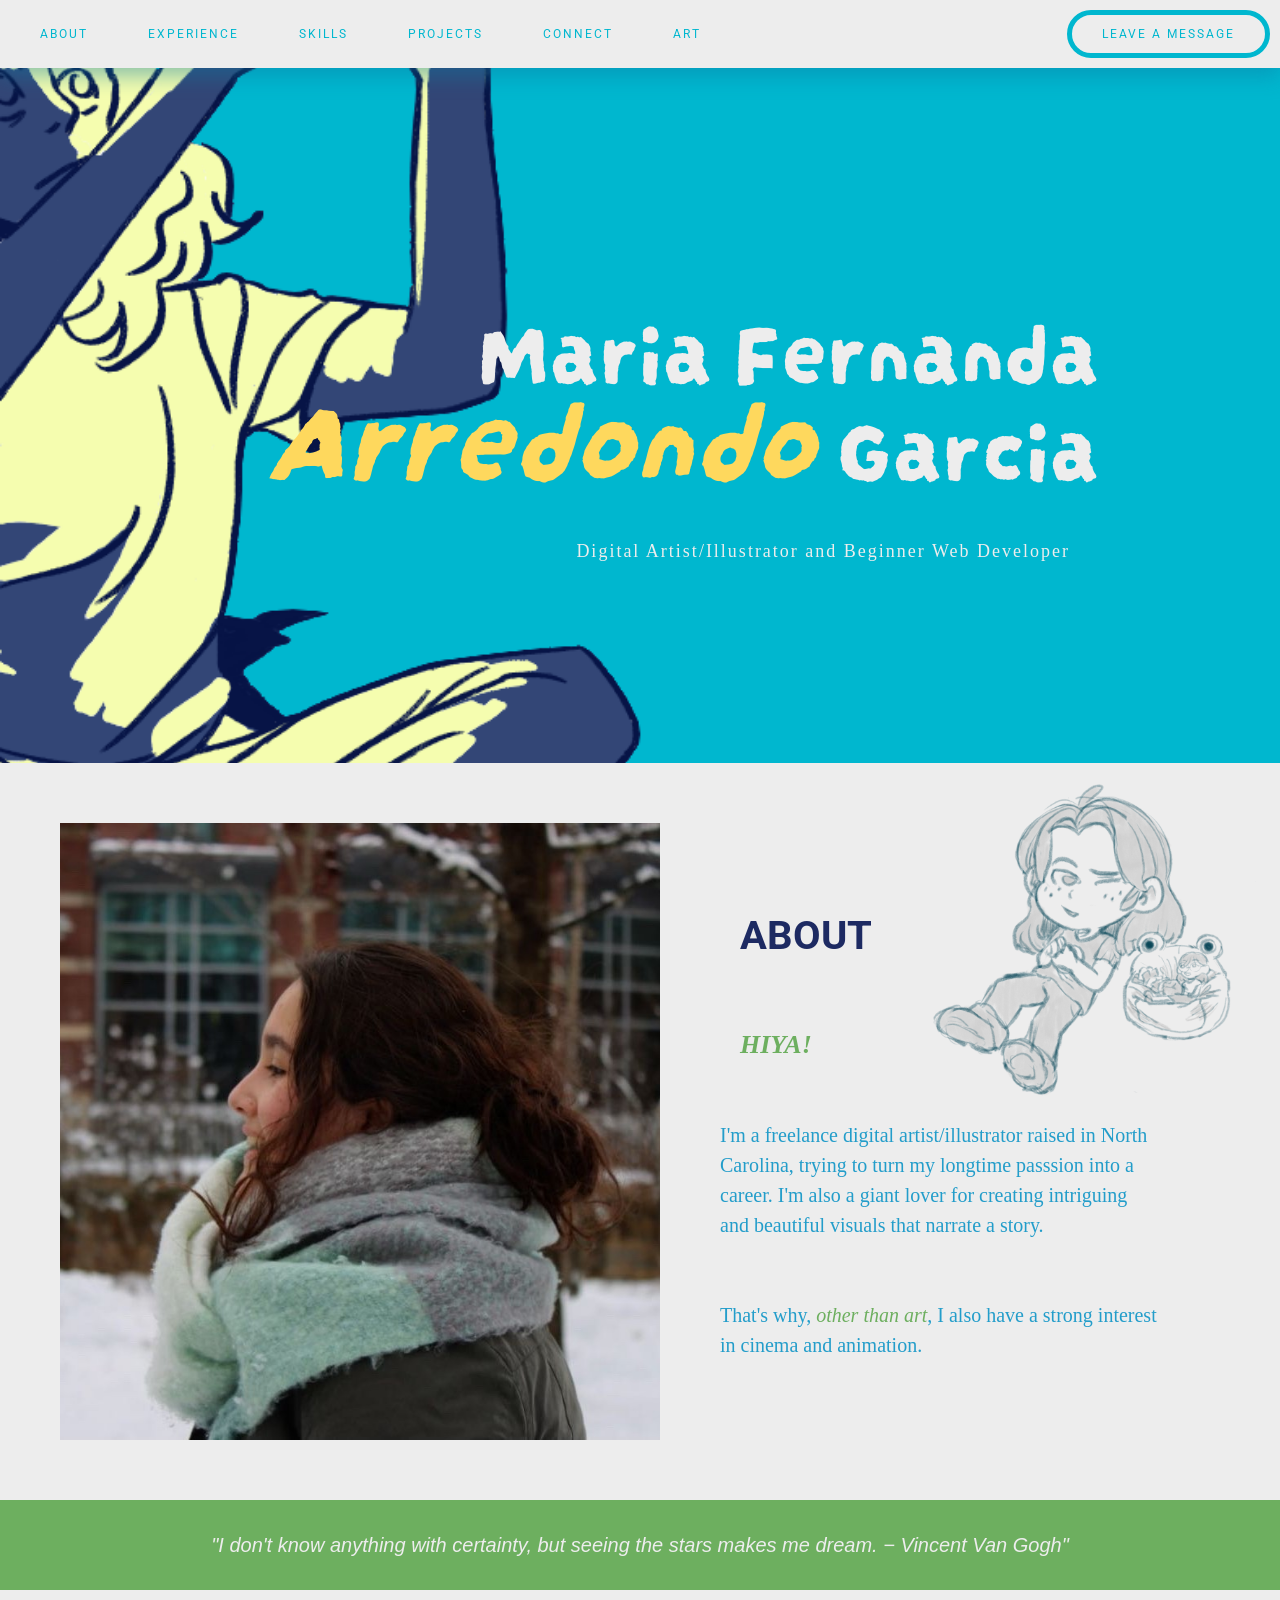
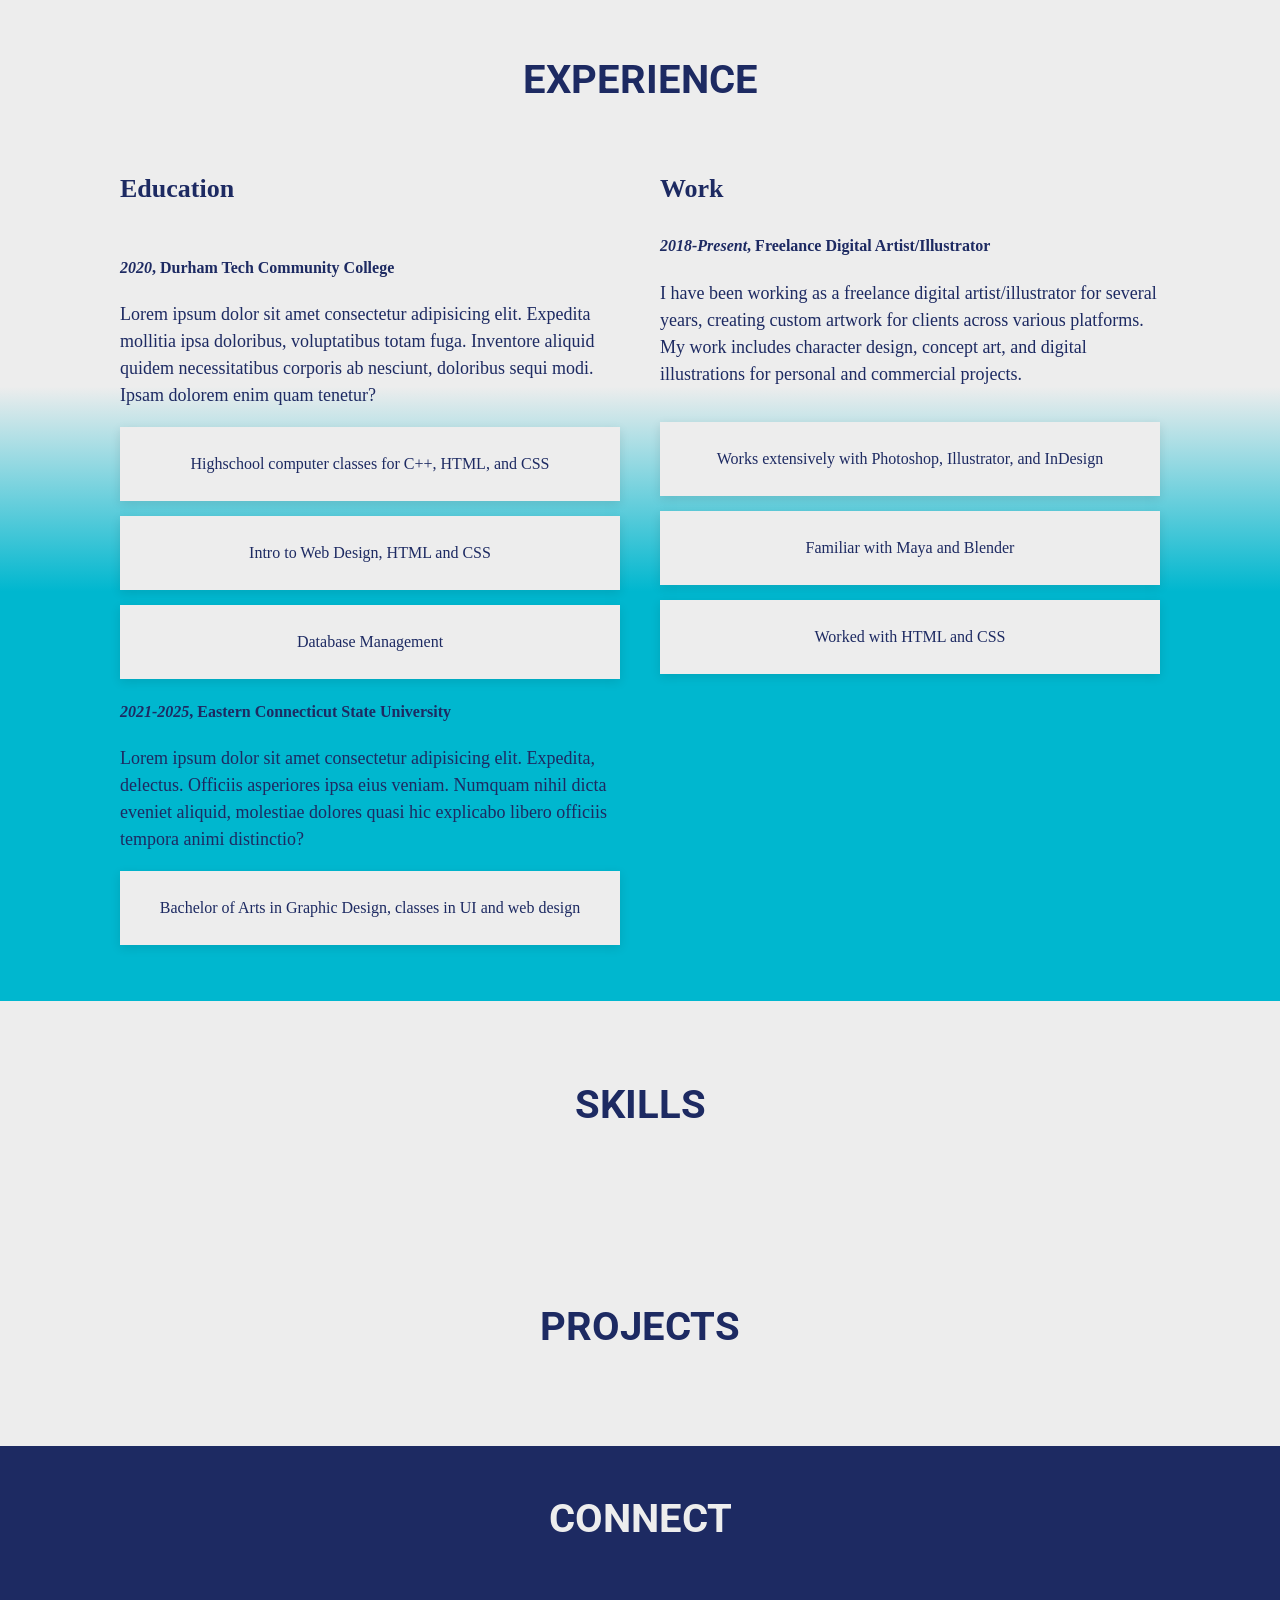
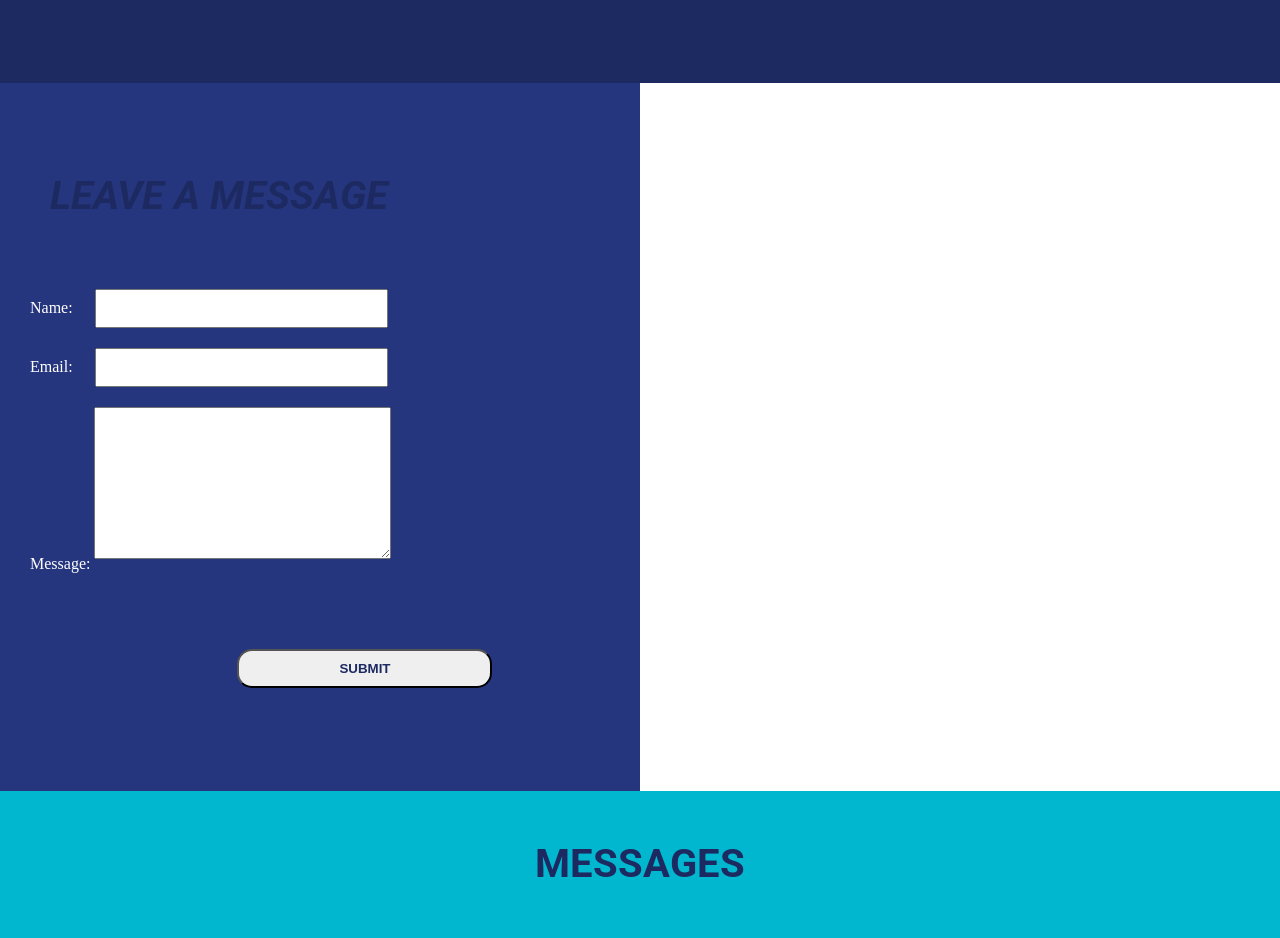
==== index.html @ 41d29d88 "Rename Index.html to index.html for GitHub Pages" ====
<!doctype html>
<html lang="en">
  <head>
    <meta charset="UTF-8" />
    <meta name="viewport" content="width=device-width, initial-scale=1.0" />
    <meta name="author" content="Maria Fernanda Arredondo Garcia" />
    <title>Maria Arredondo's Portfolio</title>

    <link rel="stylesheet" href="css/index.css" />

    <link rel="preconnect" href="https://fonts.googleapis.com" />
    <link rel="preconnect" href="https://fonts.gstatic.com" crossorigin />
    <link
      href="https://fonts.googleapis.com/css2?family=Roboto+Serif:ital,opsz,wght@0,8..144,100..900;1,8..144,100..900&family=Roboto:ital,wght@0,100..900;1,100..900&display=swap"
      rel="stylesheet"
    />

    <link rel="preconnect" href="https://fonts.googleapis.com" />
    <link rel="preconnect" href="https://fonts.gstatic.com" crossorigin />
    <link
      href="https://fonts.googleapis.com/css2?family=Darumadrop+One&display=swap"
      rel="stylesheet"
    />
  </head>

  <body>
    <nav>
      <a href="#About">About</a>
      <a href="#Experience">Experience</a>
      <a href="#Skills">Skills</a>
      <a href="#Projects">Projects</a>
      <a href="#Connect">Connect</a>
      <!-- links to Open API page -->
      <a href="artic.html">Art</a>
      <div class="nav-message">
     <a href="#Leave-a-Message">Leave a Message</a>
    </div>
     
    </nav>

    <header>
      <h1>Maria Fernanda <em>Arredondo</em> Garcia</h1>
      <p>Digital Artist/Illustrator and Beginner Web Developer</p>
    </header>

    <section id="About">
      <img
        src="images/profile-pic.jpeg"
        alt="a side profile of a woman in a scarf outside in the snow"
        class="profile-pic"
      />

      <div class="about-column">
        <h2>About</h2>
        <h3>Hiya!</h3>
        <p>
          I'm a freelance digital artist/illustrator raised in North Carolina,
          trying to turn my longtime passsion into a career. I'm also a giant
          lover for creating intriguing and beautiful visuals that narrate a
          story.
        </p>
        <p>
          That's why, <em>other than art</em>, I also have a strong interest in
          cinema and animation.
        </p>
      </div>
    </section>

    <div class="quote-container">
      <span class="quote"
        >"I don't know anything with certainty, but seeing the stars makes me
        dream. − Vincent Van Gogh"
      </span>
    </div>

    <section id="Experience">
      <h2>Experience</h2>
      <!-- row 1-->
      <div class="exp-columns">
        <div class="education">
          <div class="ed-column">
            <h3>Education</h3>
          </div>
          <div class="ed-list">
            <h4><em>2020</em>, Durham Tech Community College</h4>
            <p>
              Lorem ipsum dolor sit amet consectetur adipisicing elit. Expedita
              mollitia ipsa doloribus, voluptatibus totam fuga. Inventore
              aliquid quidem necessitatibus corporis ab nesciunt, doloribus
              sequi modi. Ipsam dolorem enim quam tenetur?
            </p>
            <ul>
              <li>Highschool computer classes for C++, HTML, and CSS</li>
              <li>Intro to Web Design, HTML and CSS</li>
              <li>Database Management</li>
            </ul>

            <h4><em>2021-2025</em>, Eastern Connecticut State University</h4>
            <p>
              Lorem ipsum dolor sit amet consectetur adipisicing elit. Expedita,
              delectus. Officiis asperiores ipsa eius veniam. Numquam nihil
              dicta eveniet aliquid, molestiae dolores quasi hic explicabo
              libero officiis tempora animi distinctio?
            </p>
            <ul>
              <li>
                Bachelor of Arts in Graphic Design, classes in UI and web design
              </li>
            </ul>
          </div>
        </div>

        <!-- row 2-->
        <div class="work">
          <div class="work-column">
            <h3>Work</h3>
            <h4><em>2018-Present</em>, Freelance Digital Artist/Illustrator</h4>
            <p>
              I have been working as a freelance digital artist/illustrator for
              several years, creating custom artwork for clients across various
              platforms. My work includes character design, concept art, and
              digital illustrations for personal and commercial projects.
            </p>
          </div>

          <div class="work-list">
            <ul>
              <li>
                Works extensively with Photoshop, Illustrator, and InDesign
              </li>
              <li>Familiar with Maya and Blender</li>
              <li>Worked with HTML and CSS</li>
            </ul>
          </div>
        </div>
      </div>
    </section>

    <section id="Skills">
      <h2>Skills</h2>
      <!-- List of skills added with DOM -->
      <ul></ul>
    </section>

    <section id="Projects">
      <h2>Projects</h2>
      <ul>
        <!-- Later GitHub Projects here -->
      </ul>
    </section>

    <section id="Connect">
      <h2>Connect</h2>
      <div class="links">
        <a href="https://github.com/mariafarr002" class="github"
          >GitHub Profile
        </a>

        <a
          href="https://www.linkedin.com/in/maria-arredondo-645a49405"
          class="linkedin"
          >LinkedIn Profile</a
        >
      </div>
    </section>

    <section id="Leave-a-Message">
      <h2>Leave a Message</h2>
      <form name="leave_message">
        <label for="usersName">Name:</label>
        <input type="text" id="usersName" name="usersName" required />
        <br />
        <label for="usersEmail">Email:</label>
        <input type="email" id="usersEmail" name="usersEmail" required />
        <br />
        <label for="usersMessage">Message:</label>
        <textarea id="usersMessage" name="usersMessage" required></textarea>
        <br />
        <button type="submit">Submit</button>
      </form>
    </section>

    <section id="messages">
      <h2>Messages</h2>
      <ul></ul>
    </section>
    
    <script src="js/index.js"></script>
  </body>
</html>
---- css/index.css ----
/* =====================
  General Styling
  ====================== */
body {
  background-color: #00b7cf;
  color: #1d2a62;
  font-family: "Roboto-Serif", serif;
  margin: 0;
  line-height: 1.5;
}

p {
  font-size: 18px;
}

section {
  padding: 10px;
}

/* =====================
  Navigation Menu
  ====================== */
nav {
  background-color: #ededed;
  font-family: "Roboto", serif;
  box-shadow: 0 8px 20px rgba(12, 123, 163, 0.459);

  font-size: 12px;
  letter-spacing: 2px;
  text-transform: uppercase;

  top: 0;
  position: sticky;
  z-index: 100;

  display: flex;
  flex-wrap: wrap;
  justify-content: flex-start;
  align-items: center;
  padding: 10px;
}

nav a {
  color: #00b7cf;
  text-decoration: none;
  margin: 0 30px;
  padding: 10px 0;
}

nav a:hover {
  color: #1d2a62;
  font-size: 11px;
}

.nav-message {
  border-radius: 50px;
  border: #00b7cf 5px solid;
  margin-left: auto;
  padding: 10px 0;
}

/* =====================
  Title/Header
  ====================== */
header {
  color: #ededed;
  text-align: right;
  padding: 180px;
  background: url("../images/art2.png") no-repeat left / cover;

  background-size: 650px;
}

header h1 {
  font-family: "Darumadrop One", sans-serif;
  font-weight: 400;
  font-style: normal;
  font-size: 90px;
  line-height: 0.8;
}

header p {
  letter-spacing: 2px;
  padding: 0 30px;
  margin-top: 0;
}

header em {
  color: #fed85d;
  font-size: 120px;
}

/* =====================
  Headings
  ====================== */
h2 {
  text-align: center;
  color: #1d2a62;
  font-size: 40px;
  font-family: "Roboto", sans-serif;
  font-weight: bold;
  text-transform: uppercase;
}

h3 {
  font-size: 26px;
}

/*  =====================
  About
  ====================== */
#About {
  background: url("../images/art1.png") no-repeat top right / cover;
  background-size: 350px;

  background-color: #ededed;
  display: flex;
  flex-wrap: wrap;
  flex-direction: row;
  justify-content: center;
  padding: 60px;
  margin-bottom: -20px;
}

#About h2 {
  color: #1d2a62;
  text-align: left;
  padding: 0 30px;
}

#About h3 {
  text-align: left;
  font-style: italic;
  text-transform: uppercase;
  color: #6daf5f;
  padding: 0 30px;
}

.profile-pic {
  object-fit: cover;
  flex: 1;
  max-width: 600px;
  display: flex;
  flex-direction: column;
}

#About p {
  font-size: 20px;
  padding: 10px;
}

#About em {
  color: #6daf5f;
}

.about-column {
  color: #239dca;

  text-align: left;
  padding: 50px;
  flex: 1;
  max-width: 500px;
  display: flex;
  flex-direction: column;
}

.quote-container {
  background-color: #6daf5f;
  margin: 20px auto;
  padding: 30px;
  position: relative;
  z-index: 99;
}

.quote {
  font-size: 20px;
  color: #ededed;
  position: relative;
  align-items: center;
  font-family: "Roboto-Serif", sans-serif;
  font-style: italic;

  display: flex;
  flex-wrap: wrap;
  justify-content: center;
}

/*  =====================
  Experience
  ====================== */
#Experience {
  margin-top: -33px;
  background: linear-gradient(#ededed 40%, #00b7cf 60%);
  padding: 40px 0;
}

#Experience ul {
  list-style: none;
  padding: 0;
}

#Experience li {
  text-align: center;
  padding: 25px;
  margin: 15px 0;
  box-shadow: 0 3px 10px rgba(0, 0, 0, 0.1);
}

.exp-columns {
  display: flex;
  flex-direction: row;
  justify-content: center;
  gap: 40px;
}

/*  =====================
  Education Rows
  ====================== */

.education {
  flex: 1;
  max-width: 500px;
  display: flex;
  flex-direction: column;
}

.ed-column {
  color: #1d2a62;
}

.ed-list li {
  background-color: #ededed;
}

/*  =====================
  Work Rows
  ====================== */
.work {
  flex: 1;
  max-width: 500px;
  display: flex;
  flex-direction: column;
}

.work-column {
  color: #1d2a62;
}

.work-list li {
  background-color: #ededed;
}

/*  =====================
  Skills
  ====================== */

#Skills {
  background-color: #ededed;
  padding: 40px;
}

#Skills ul {
  border-radius: 5px;
  display: flex;
  flex-wrap: wrap;
  flex-direction: row;
  justify-content: center;
  gap: 20px;
}

#Skills li {
  border-radius: 10px;
  background-color: #00b7cf;
  list-style: none;
  padding: 10px 20px;
}
/*  =====================
  Projects
  ====================== */

#Projects {
  background-color: #ededed;
  padding: 40px;
}

#Projects ul {
  display: flex;
  flex-wrap: wrap;
  flex-direction: row;
  justify-content: center;
  text-align: center;
}

#Projects li {
  border-radius: 10px;
  background-color: #00b7cf;
  list-style: none;
  padding: 100px;
}

/*  =====================
  Connect
  ====================== */
#Connect {
  background-color: #1d2a62;
  justify-content: center;
}

#Connect h2 {
  color: #ededed;
}

#Connect a {
  text-decoration: none;
}

.links {
  display: flex;
  flex-direction: row;
  justify-content: center;
  gap: 20px;
  padding: 20px;
}

.github {
  display: inline-block;
  width: 50px;
  height: 50px;
  background-image: url("../images/github.png");
  background-size: contain;
  background-repeat: no-repeat;

  text-indent: 100%;
  white-space: nowrap;
  overflow: hidden;
}

.linkedin {
  display: inline-block;
  width: 50px;
  height: 50px;
  background-image: url("../images/linkedin.png");
  background-size: contain;
  background-repeat: no-repeat;
  text-indent: 100%;
  white-space: nowrap;
  overflow: hidden;
}

/*  =====================
  Leave A Message form
  ====================== */
#Leave-a-Message {
  background: linear-gradient(to right, #26367e 50%, white 50%);
  color: white;
  flex: 1;
  display: flex;
  flex-direction: column;
  padding: 30px;
  margin-left: auto;
}
.email-icon {
  width: 400px;
  height: 400px;
  display: flex;
  flex-direction: row;
  margin: 10%;
  overflow: hidden;
}

#Leave-a-Message h2 {
  font-style: italic;
  padding: 20px 20px;
  margin-right: auto;
}

#Leave-a-Message label {
  display: inline-block;
}

#Leave-a-Message input {
  margin: 10px 18px;
  padding: 10px 60px;
}

#Leave-a-Message textarea {
  margin: 10px 0;
  padding: 60px;
}

#Leave-a-Message button {
  color: #1d2a62;
  font-weight: bold;
  text-transform: uppercase;
  border-radius: 15px;
  padding: 10px 100px;
  margin: 6% 17%;
}

#Leave-a-Message button:hover {
  color: #00b7cf;
}

/*  =====================
  Message Section
  ====================== */
#messages li {
  background-color: white;
  list-style: none;
  text-align: center;
  padding: 15px;
  margin: 0 30px;
}
#messages a {
  color: #6daf5f;
  text-decoration: none;
  padding: 0 30px;
}

#messages button {
  color: #1d2a62;
  font-weight: bold;
  text-transform: uppercase;
  border-radius: 15px;
  padding: 10px;
  margin: 0 30px;
}

#messages button:hover {
  color: #00b7cf;
}

/* ----- Mobile Phones (up to 400px) ----- */
@media all and (max-width: 400px) {
  .nav-message {
    justify-content: flex-start;
    margin: 10px 0;
    margin-right: auto;
  }
}

/* ----- Mobile Phones (up to 600px) ----- */
@media all and (max-width: 600px) {
  .profile-pic {
    width: 100%;
    height: 100%;
    object-fit: cover;
  }

  #Leave-a-Message {
    padding: 20px;
  }

  #Leave-a-Message h2 {
    margin: 0;
    padding: 20px 0;
    font-size: 26px;
    text-align: center;
  }

  #Leave-a-Message label {
    margin: 10px 0;
    font-size: 18px;
  }

  #Leave-a-Message input,
  #Leave-a-Message textarea {
    width: 100%;
    padding: 18px;
    margin: 10px 0;
    font-size: 18px;
    border-radius: 10px;
  }

  #Leave-a-Message textarea {
    min-height: 150px;
  }

  #Leave-a-Message button {
    width: 100%;
    padding: 18px;
    margin: 20px 0;
    font-size: 20px;
    border-radius: 12px;
  }

  .email-icon {
    width: 250px;
    height: 250px;
    margin: 20px auto;
  }

  #messages li {
    margin: 10px 0;
    padding: 20px;
    font-size: 18px;
  }

  #messages button {
    width: 100%;
    padding: 14px;
    margin: 10px 0;
    font-size: 18px;
  }
}
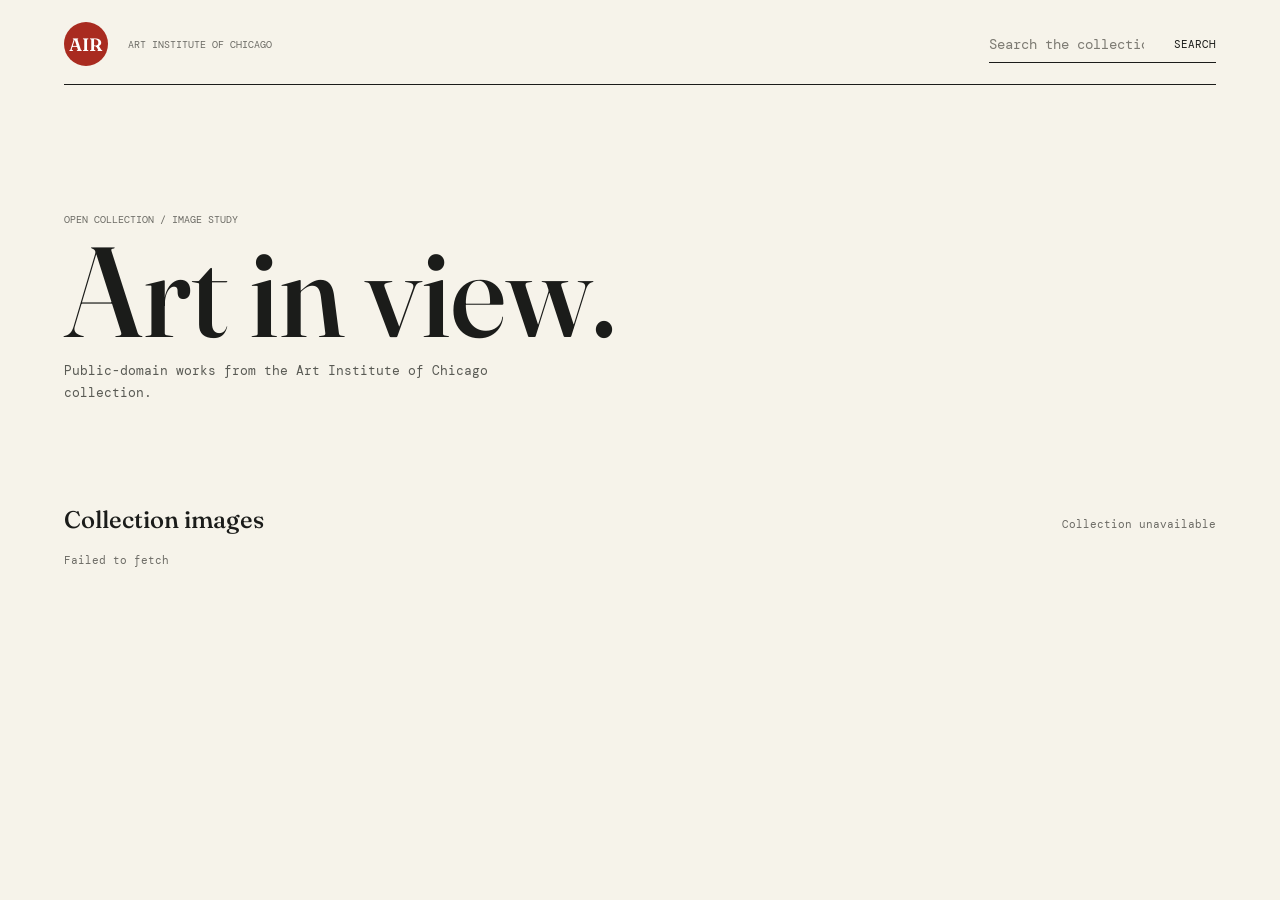
==== commit 7b029e91: "Pictures not visible" ====
--- a/index.html
+++ b/index.html
@@ -3,188 +3,78 @@
   <head>
     <meta charset="UTF-8" />
     <meta name="viewport" content="width=device-width, initial-scale=1.0" />
-    <meta name="author" content="Maria Fernanda Arredondo Garcia" />
-    <title>Maria Arredondo's Portfolio</title>
-
-    <link rel="stylesheet" href="css/index.css" />
-
+    <meta
+      name="description"
+      content="A visual explorer for public-domain artworks from the Art Institute of Chicago."
+    />
+    <title>Artic Image Room</title>
     <link rel="preconnect" href="https://fonts.googleapis.com" />
     <link rel="preconnect" href="https://fonts.gstatic.com" crossorigin />
     <link
-      href="https://fonts.googleapis.com/css2?family=Roboto+Serif:ital,opsz,wght@0,8..144,100..900;1,8..144,100..900&family=Roboto:ital,wght@0,100..900;1,100..900&display=swap"
+      href="https://fonts.googleapis.com/css2?family=DM+Mono:wght@400;500&family=Fraunces:opsz,wght@9..144,500;9..144,600&display=swap"
       rel="stylesheet"
     />
+    <link rel="stylesheet" href="css/index.css" />
+    <script type="module" src="js/index.js"></script>
+  </head>
+  <body>
+    <main>
+      <header class="site-header">
+        <a class="brand" href="/" aria-label="Artic Image Room home">AIR</a>
+        <p class="eyebrow">Art Institute of Chicago</p>
+        <form class="search-form" role="search">
+          <label class="sr-only" for="art-search">Search artworks</label>
+          <input
+            id="art-search"
+            name="q"
+            type="search"
+            placeholder="Search the collection"
+            autocomplete="off"
+          />
+          <button type="submit">Search</button>
+        </form>
+      </header>
 
-    <link rel="preconnect" href="https://fonts.googleapis.com" />
-    <link rel="preconnect" href="https://fonts.gstatic.com" crossorigin />
-    <link
-      href="https://fonts.googleapis.com/css2?family=Darumadrop+One&display=swap"
-      rel="stylesheet"
-    />
-  </head>
+      <section class="intro" aria-labelledby="page-title">
+        <p class="eyebrow">Open collection / image study</p>
+        <h1 id="page-title">Art in view.</h1>
+        <p>Public-domain works from the Art Institute of Chicago collection.</p>
+      </section>
 
-  <body>
-    <nav>
-      <a href="#About">About</a>
-      <a href="#Experience">Experience</a>
-      <a href="#Skills">Skills</a>
-      <a href="#Projects">Projects</a>
-      <a href="#Connect">Connect</a>
-      <!-- links to Open API page -->
-      <a href="artic.html">Art</a>
-      <div class="nav-message">
-     <a href="#Leave-a-Message">Leave a Message</a>
-    </div>
-     
-    </nav>
+      <section class="gallery-section" aria-labelledby="gallery-title">
+        <div class="gallery-heading">
+          <h2 id="gallery-title">Collection images</h2>
+          <p id="result-count" aria-live="polite">Loading works</p>
+        </div>
+        <div
+          id="gallery"
+          class="gallery"
+          aria-live="polite"
+          aria-busy="true"
+        ></div>
+        <output
+          id="collection-status"
+          class="status"
+          aria-live="polite"
+        ></output>
+        <div class="load-more-wrap">
+          <button id="load-more" class="load-more" type="button" hidden>
+            Load more works
+          </button>
+        </div>
+      </section>
+    </main>
 
-    <header>
-      <h1>Maria Fernanda <em>Arredondo</em> Garcia</h1>
-      <p>Digital Artist/Illustrator and Beginner Web Developer</p>
-    </header>
-
-    <section id="About">
-      <img
-        src="images/profile-pic.jpeg"
-        alt="a side profile of a woman in a scarf outside in the snow"
-        class="profile-pic"
-      />
-
-      <div class="about-column">
-        <h2>About</h2>
-        <h3>Hiya!</h3>
-        <p>
-          I'm a freelance digital artist/illustrator raised in North Carolina,
-          trying to turn my longtime passsion into a career. I'm also a giant
-          lover for creating intriguing and beautiful visuals that narrate a
-          story.
-        </p>
-        <p>
-          That's why, <em>other than art</em>, I also have a strong interest in
-          cinema and animation.
-        </p>
-      </div>
-    </section>
-
-    <div class="quote-container">
-      <span class="quote"
-        >"I don't know anything with certainty, but seeing the stars makes me
-        dream. − Vincent Van Gogh"
-      </span>
-    </div>
-
-    <section id="Experience">
-      <h2>Experience</h2>
-      <!-- row 1-->
-      <div class="exp-columns">
-        <div class="education">
-          <div class="ed-column">
-            <h3>Education</h3>
-          </div>
-          <div class="ed-list">
-            <h4><em>2020</em>, Durham Tech Community College</h4>
-            <p>
-              Lorem ipsum dolor sit amet consectetur adipisicing elit. Expedita
-              mollitia ipsa doloribus, voluptatibus totam fuga. Inventore
-              aliquid quidem necessitatibus corporis ab nesciunt, doloribus
-              sequi modi. Ipsam dolorem enim quam tenetur?
-            </p>
-            <ul>
-              <li>Highschool computer classes for C++, HTML, and CSS</li>
-              <li>Intro to Web Design, HTML and CSS</li>
-              <li>Database Management</li>
-            </ul>
-
-            <h4><em>2021-2025</em>, Eastern Connecticut State University</h4>
-            <p>
-              Lorem ipsum dolor sit amet consectetur adipisicing elit. Expedita,
-              delectus. Officiis asperiores ipsa eius veniam. Numquam nihil
-              dicta eveniet aliquid, molestiae dolores quasi hic explicabo
-              libero officiis tempora animi distinctio?
-            </p>
-            <ul>
-              <li>
-                Bachelor of Arts in Graphic Design, classes in UI and web design
-              </li>
-            </ul>
-          </div>
+    <template id="artwork-template">
+      <article class="artwork">
+        <a class="artwork-image-link" target="_blank" rel="noreferrer">
+          <img loading="lazy" alt="" />
+        </a>
+        <div class="artwork-info">
+          <h3>Artwork title</h3>
+          <p></p>
         </div>
-
-        <!-- row 2-->
-        <div class="work">
-          <div class="work-column">
-            <h3>Work</h3>
-            <h4><em>2018-Present</em>, Freelance Digital Artist/Illustrator</h4>
-            <p>
-              I have been working as a freelance digital artist/illustrator for
-              several years, creating custom artwork for clients across various
-              platforms. My work includes character design, concept art, and
-              digital illustrations for personal and commercial projects.
-            </p>
-          </div>
-
-          <div class="work-list">
-            <ul>
-              <li>
-                Works extensively with Photoshop, Illustrator, and InDesign
-              </li>
-              <li>Familiar with Maya and Blender</li>
-              <li>Worked with HTML and CSS</li>
-            </ul>
-          </div>
-        </div>
-      </div>
-    </section>
-
-    <section id="Skills">
-      <h2>Skills</h2>
-      <!-- List of skills added with DOM -->
-      <ul></ul>
-    </section>
-
-    <section id="Projects">
-      <h2>Projects</h2>
-      <ul>
-        <!-- Later GitHub Projects here -->
-      </ul>
-    </section>
-
-    <section id="Connect">
-      <h2>Connect</h2>
-      <div class="links">
-        <a href="https://github.com/mariafarr002" class="github"
-          >GitHub Profile
-        </a>
-
-        <a
-          href="https://www.linkedin.com/in/maria-arredondo-645a49405"
-          class="linkedin"
-          >LinkedIn Profile</a
-        >
-      </div>
-    </section>
-
-    <section id="Leave-a-Message">
-      <h2>Leave a Message</h2>
-      <form name="leave_message">
-        <label for="usersName">Name:</label>
-        <input type="text" id="usersName" name="usersName" required />
-        <br />
-        <label for="usersEmail">Email:</label>
-        <input type="email" id="usersEmail" name="usersEmail" required />
-        <br />
-        <label for="usersMessage">Message:</label>
-        <textarea id="usersMessage" name="usersMessage" required></textarea>
-        <br />
-        <button type="submit">Submit</button>
-      </form>
-    </section>
-
-    <section id="messages">
-      <h2>Messages</h2>
-      <ul></ul>
-    </section>
-    
-    <script src="js/index.js"></script>
+      </article>
+    </template>
   </body>
 </html>
--- a/css/index.css
+++ b/css/index.css
@@ -1,505 +1,262 @@
-/* =====================
-  General Styling
-  ====================== */
+:root {
+  color: #1b1c1a;
+  background: #f6f3ea;
+  font-family: "DM Mono", monospace;
+  font-size: 14px;
+}
+
+* {
+  box-sizing: border-box;
+}
+
 body {
-  background-color: #00b7cf;
-  color: #1d2a62;
-  font-family: "Roboto-Serif", serif;
-  margin: 0;
-  line-height: 1.5;
-}
-
-p {
+  margin: 0;
+  background: #f6f3ea;
+}
+
+button,
+input {
+  font: inherit;
+}
+
+button {
+  cursor: pointer;
+}
+
+main {
+  max-width: 1500px;
+  margin: 0 auto;
+  padding: 22px clamp(20px, 5vw, 76px) 70px;
+}
+
+.site-header {
+  display: grid;
+  grid-template-columns: auto 1fr auto;
+  align-items: center;
+  gap: 20px;
+  border-bottom: 1px solid #1b1c1a;
+  padding-bottom: 18px;
+}
+
+.brand {
+  display: grid;
+  place-items: center;
+  width: 44px;
+  height: 44px;
+  color: #ffffff;
+  background: #a92b20;
+  border-radius: 50%;
+  font-family: "Fraunces", serif;
   font-size: 18px;
-}
-
-section {
-  padding: 10px;
-}
-
-/* =====================
-  Navigation Menu
-  ====================== */
-nav {
-  background-color: #ededed;
-  font-family: "Roboto", serif;
-  box-shadow: 0 8px 20px rgba(12, 123, 163, 0.459);
-
-  font-size: 12px;
-  letter-spacing: 2px;
+  font-weight: 600;
+  text-decoration: none;
+}
+
+.eyebrow {
+  margin: 0;
+  color: #6c6b65;
+  font-size: 10px;
+  letter-spacing: 0;
   text-transform: uppercase;
-
-  top: 0;
-  position: sticky;
-  z-index: 100;
-
+}
+
+.search-form {
   display: flex;
-  flex-wrap: wrap;
-  justify-content: flex-start;
-  align-items: center;
-  padding: 10px;
-}
-
-nav a {
-  color: #00b7cf;
-  text-decoration: none;
-  margin: 0 30px;
-  padding: 10px 0;
-}
-
-nav a:hover {
-  color: #1d2a62;
+  min-width: min(100%, 330px);
+  border-bottom: 1px solid #1b1c1a;
+}
+
+.search-form input {
+  width: 100%;
+  padding: 9px 0;
+  color: inherit;
+  background: transparent;
+  border: 0;
+  outline: 0;
+}
+
+.search-form input::placeholder {
+  color: #7d7b73;
+}
+
+.search-form button,
+.load-more {
+  padding: 9px 0 9px 16px;
+  color: #1b1c1a;
+  background: transparent;
+  border: 0;
   font-size: 11px;
-}
-
-.nav-message {
-  border-radius: 50px;
-  border: #00b7cf 5px solid;
-  margin-left: auto;
-  padding: 10px 0;
-}
-
-/* =====================
-  Title/Header
-  ====================== */
-header {
-  color: #ededed;
-  text-align: right;
-  padding: 180px;
-  background: url("../images/art2.png") no-repeat left / cover;
-
-  background-size: 650px;
-}
-
-header h1 {
-  font-family: "Darumadrop One", sans-serif;
-  font-weight: 400;
-  font-style: normal;
-  font-size: 90px;
-  line-height: 0.8;
-}
-
-header p {
-  letter-spacing: 2px;
-  padding: 0 30px;
-  margin-top: 0;
-}
-
-header em {
-  color: #fed85d;
-  font-size: 120px;
-}
-
-/* =====================
-  Headings
-  ====================== */
-h2 {
+  text-transform: uppercase;
+}
+
+.intro {
+  padding: clamp(64px, 10vw, 155px) 0 clamp(58px, 8vw, 105px);
+}
+
+.intro h1 {
+  margin: 10px 0 14px;
+  font-family: "Fraunces", serif;
+  font-size: clamp(56px, 10vw, 144px);
+  font-weight: 500;
+  letter-spacing: 0;
+  line-height: 0.86;
+}
+
+.intro > p:last-child {
+  max-width: 430px;
+  margin: 0;
+  color: #595a54;
+  font-size: 13px;
+  line-height: 1.65;
+}
+
+.gallery-heading {
+  display: flex;
+  justify-content: space-between;
+  align-items: baseline;
+  gap: 20px;
+  margin-bottom: 16px;
+}
+
+.gallery-heading h2 {
+  margin: 0;
+  font-family: "Fraunces", serif;
+  font-size: 24px;
+  font-weight: 500;
+}
+
+.gallery-heading p,
+.status {
+  margin: 0;
+  color: #6c6b65;
+  font-size: 11px;
+}
+
+.gallery {
+  display: grid;
+  grid-template-columns: repeat(4, minmax(0, 1fr));
+  gap: 34px 14px;
+}
+
+.artwork {
+  min-width: 0;
+  animation: reveal 0.45s ease both;
+}
+
+.artwork-image-link {
+  display: block;
+  overflow: hidden;
+  aspect-ratio: 4 / 5;
+  background: #dfdbcf;
+}
+
+.artwork img {
+  display: block;
+  width: 100%;
+  height: 100%;
+  object-fit: cover;
+  transition: transform 0.45s ease;
+}
+
+.artwork img.image-preview {
+  image-rendering: pixelated;
+}
+
+.artwork-image-link:hover img {
+  transform: scale(1.04);
+}
+
+.artwork-info {
+  padding-top: 10px;
+}
+
+.artwork h3 {
+  margin: 0 0 5px;
+  font-family: "Fraunces", serif;
+  font-size: 18px;
+  font-weight: 500;
+  line-height: 1.12;
+}
+
+.artwork p {
+  margin: 0;
+  color: #6c6b65;
+  font-size: 10px;
+  line-height: 1.45;
+}
+
+.status {
+  min-height: 18px;
+  padding-top: 24px;
+}
+
+.load-more-wrap {
   text-align: center;
-  color: #1d2a62;
-  font-size: 40px;
-  font-family: "Roboto", sans-serif;
-  font-weight: bold;
-  text-transform: uppercase;
-}
-
-h3 {
-  font-size: 26px;
-}
-
-/*  =====================
-  About
-  ====================== */
-#About {
-  background: url("../images/art1.png") no-repeat top right / cover;
-  background-size: 350px;
-
-  background-color: #ededed;
-  display: flex;
-  flex-wrap: wrap;
-  flex-direction: row;
-  justify-content: center;
-  padding: 60px;
-  margin-bottom: -20px;
-}
-
-#About h2 {
-  color: #1d2a62;
-  text-align: left;
-  padding: 0 30px;
-}
-
-#About h3 {
-  text-align: left;
-  font-style: italic;
-  text-transform: uppercase;
-  color: #6daf5f;
-  padding: 0 30px;
-}
-
-.profile-pic {
-  object-fit: cover;
-  flex: 1;
-  max-width: 600px;
-  display: flex;
-  flex-direction: column;
-}
-
-#About p {
-  font-size: 20px;
-  padding: 10px;
-}
-
-#About em {
-  color: #6daf5f;
-}
-
-.about-column {
-  color: #239dca;
-
-  text-align: left;
-  padding: 50px;
-  flex: 1;
-  max-width: 500px;
-  display: flex;
-  flex-direction: column;
-}
-
-.quote-container {
-  background-color: #6daf5f;
-  margin: 20px auto;
-  padding: 30px;
-  position: relative;
-  z-index: 99;
-}
-
-.quote {
-  font-size: 20px;
-  color: #ededed;
-  position: relative;
-  align-items: center;
-  font-family: "Roboto-Serif", sans-serif;
-  font-style: italic;
-
-  display: flex;
-  flex-wrap: wrap;
-  justify-content: center;
-}
-
-/*  =====================
-  Experience
-  ====================== */
-#Experience {
-  margin-top: -33px;
-  background: linear-gradient(#ededed 40%, #00b7cf 60%);
-  padding: 40px 0;
-}
-
-#Experience ul {
-  list-style: none;
+  padding-top: 20px;
+}
+
+.load-more {
+  padding: 12px 0;
+  border-bottom: 1px solid #1b1c1a;
+}
+
+.load-more:disabled {
+  color: #88877f;
+  cursor: wait;
+}
+
+.sr-only {
+  position: absolute;
+  width: 1px;
+  height: 1px;
   padding: 0;
-}
-
-#Experience li {
-  text-align: center;
-  padding: 25px;
-  margin: 15px 0;
-  box-shadow: 0 3px 10px rgba(0, 0, 0, 0.1);
-}
-
-.exp-columns {
-  display: flex;
-  flex-direction: row;
-  justify-content: center;
-  gap: 40px;
-}
-
-/*  =====================
-  Education Rows
-  ====================== */
-
-.education {
-  flex: 1;
-  max-width: 500px;
-  display: flex;
-  flex-direction: column;
-}
-
-.ed-column {
-  color: #1d2a62;
-}
-
-.ed-list li {
-  background-color: #ededed;
-}
-
-/*  =====================
-  Work Rows
-  ====================== */
-.work {
-  flex: 1;
-  max-width: 500px;
-  display: flex;
-  flex-direction: column;
-}
-
-.work-column {
-  color: #1d2a62;
-}
-
-.work-list li {
-  background-color: #ededed;
-}
-
-/*  =====================
-  Skills
-  ====================== */
-
-#Skills {
-  background-color: #ededed;
-  padding: 40px;
-}
-
-#Skills ul {
-  border-radius: 5px;
-  display: flex;
-  flex-wrap: wrap;
-  flex-direction: row;
-  justify-content: center;
-  gap: 20px;
-}
-
-#Skills li {
-  border-radius: 10px;
-  background-color: #00b7cf;
-  list-style: none;
-  padding: 10px 20px;
-}
-/*  =====================
-  Projects
-  ====================== */
-
-#Projects {
-  background-color: #ededed;
-  padding: 40px;
-}
-
-#Projects ul {
-  display: flex;
-  flex-wrap: wrap;
-  flex-direction: row;
-  justify-content: center;
-  text-align: center;
-}
-
-#Projects li {
-  border-radius: 10px;
-  background-color: #00b7cf;
-  list-style: none;
-  padding: 100px;
-}
-
-/*  =====================
-  Connect
-  ====================== */
-#Connect {
-  background-color: #1d2a62;
-  justify-content: center;
-}
-
-#Connect h2 {
-  color: #ededed;
-}
-
-#Connect a {
-  text-decoration: none;
-}
-
-.links {
-  display: flex;
-  flex-direction: row;
-  justify-content: center;
-  gap: 20px;
-  padding: 20px;
-}
-
-.github {
-  display: inline-block;
-  width: 50px;
-  height: 50px;
-  background-image: url("../images/github.png");
-  background-size: contain;
-  background-repeat: no-repeat;
-
-  text-indent: 100%;
+  margin: -1px;
+  overflow: hidden;
+  clip: rect(0, 0, 0, 0);
   white-space: nowrap;
-  overflow: hidden;
-}
-
-.linkedin {
-  display: inline-block;
-  width: 50px;
-  height: 50px;
-  background-image: url("../images/linkedin.png");
-  background-size: contain;
-  background-repeat: no-repeat;
-  text-indent: 100%;
-  white-space: nowrap;
-  overflow: hidden;
-}
-
-/*  =====================
-  Leave A Message form
-  ====================== */
-#Leave-a-Message {
-  background: linear-gradient(to right, #26367e 50%, white 50%);
-  color: white;
-  flex: 1;
-  display: flex;
-  flex-direction: column;
-  padding: 30px;
-  margin-left: auto;
-}
-.email-icon {
-  width: 400px;
-  height: 400px;
-  display: flex;
-  flex-direction: row;
-  margin: 10%;
-  overflow: hidden;
-}
-
-#Leave-a-Message h2 {
-  font-style: italic;
-  padding: 20px 20px;
-  margin-right: auto;
-}
-
-#Leave-a-Message label {
-  display: inline-block;
-}
-
-#Leave-a-Message input {
-  margin: 10px 18px;
-  padding: 10px 60px;
-}
-
-#Leave-a-Message textarea {
-  margin: 10px 0;
-  padding: 60px;
-}
-
-#Leave-a-Message button {
-  color: #1d2a62;
-  font-weight: bold;
-  text-transform: uppercase;
-  border-radius: 15px;
-  padding: 10px 100px;
-  margin: 6% 17%;
-}
-
-#Leave-a-Message button:hover {
-  color: #00b7cf;
-}
-
-/*  =====================
-  Message Section
-  ====================== */
-#messages li {
-  background-color: white;
-  list-style: none;
-  text-align: center;
-  padding: 15px;
-  margin: 0 30px;
-}
-#messages a {
-  color: #6daf5f;
-  text-decoration: none;
-  padding: 0 30px;
-}
-
-#messages button {
-  color: #1d2a62;
-  font-weight: bold;
-  text-transform: uppercase;
-  border-radius: 15px;
-  padding: 10px;
-  margin: 0 30px;
-}
-
-#messages button:hover {
-  color: #00b7cf;
-}
-
-/* ----- Mobile Phones (up to 400px) ----- */
-@media all and (max-width: 400px) {
-  .nav-message {
-    justify-content: flex-start;
-    margin: 10px 0;
-    margin-right: auto;
-  }
-}
-
-/* ----- Mobile Phones (up to 600px) ----- */
-@media all and (max-width: 600px) {
-  .profile-pic {
-    width: 100%;
-    height: 100%;
-    object-fit: cover;
-  }
-
-  #Leave-a-Message {
-    padding: 20px;
-  }
-
-  #Leave-a-Message h2 {
-    margin: 0;
-    padding: 20px 0;
-    font-size: 26px;
-    text-align: center;
-  }
-
-  #Leave-a-Message label {
-    margin: 10px 0;
-    font-size: 18px;
-  }
-
-  #Leave-a-Message input,
-  #Leave-a-Message textarea {
-    width: 100%;
-    padding: 18px;
-    margin: 10px 0;
-    font-size: 18px;
-    border-radius: 10px;
-  }
-
-  #Leave-a-Message textarea {
-    min-height: 150px;
-  }
-
-  #Leave-a-Message button {
-    width: 100%;
-    padding: 18px;
-    margin: 20px 0;
-    font-size: 20px;
-    border-radius: 12px;
-  }
-
-  .email-icon {
-    width: 250px;
-    height: 250px;
-    margin: 20px auto;
-  }
-
-  #messages li {
-    margin: 10px 0;
-    padding: 20px;
-    font-size: 18px;
-  }
-
-  #messages button {
-    width: 100%;
-    padding: 14px;
-    margin: 10px 0;
-    font-size: 18px;
-  }
-}
+  border: 0;
+}
+
+@keyframes reveal {
+  from {
+    opacity: 0;
+    transform: translateY(10px);
+  }
+  to {
+    opacity: 1;
+    transform: translateY(0);
+  }
+}
+
+@media (max-width: 760px) {
+  main {
+    padding: 18px 18px 48px;
+  }
+  .site-header {
+    grid-template-columns: auto 1fr;
+  }
+  .site-header > .eyebrow {
+    display: none;
+  }
+  .search-form {
+    min-width: 0;
+  }
+  .gallery {
+    grid-template-columns: repeat(2, minmax(0, 1fr));
+    gap: 28px 10px;
+  }
+  .artwork h3 {
+    font-size: 16px;
+  }
+}
+
+@media (max-width: 420px) {
+  .search-form button {
+    padding-left: 8px;
+  }
+  .gallery-heading {
+    align-items: flex-start;
+    flex-direction: column;
+    gap: 7px;
+  }
+}
